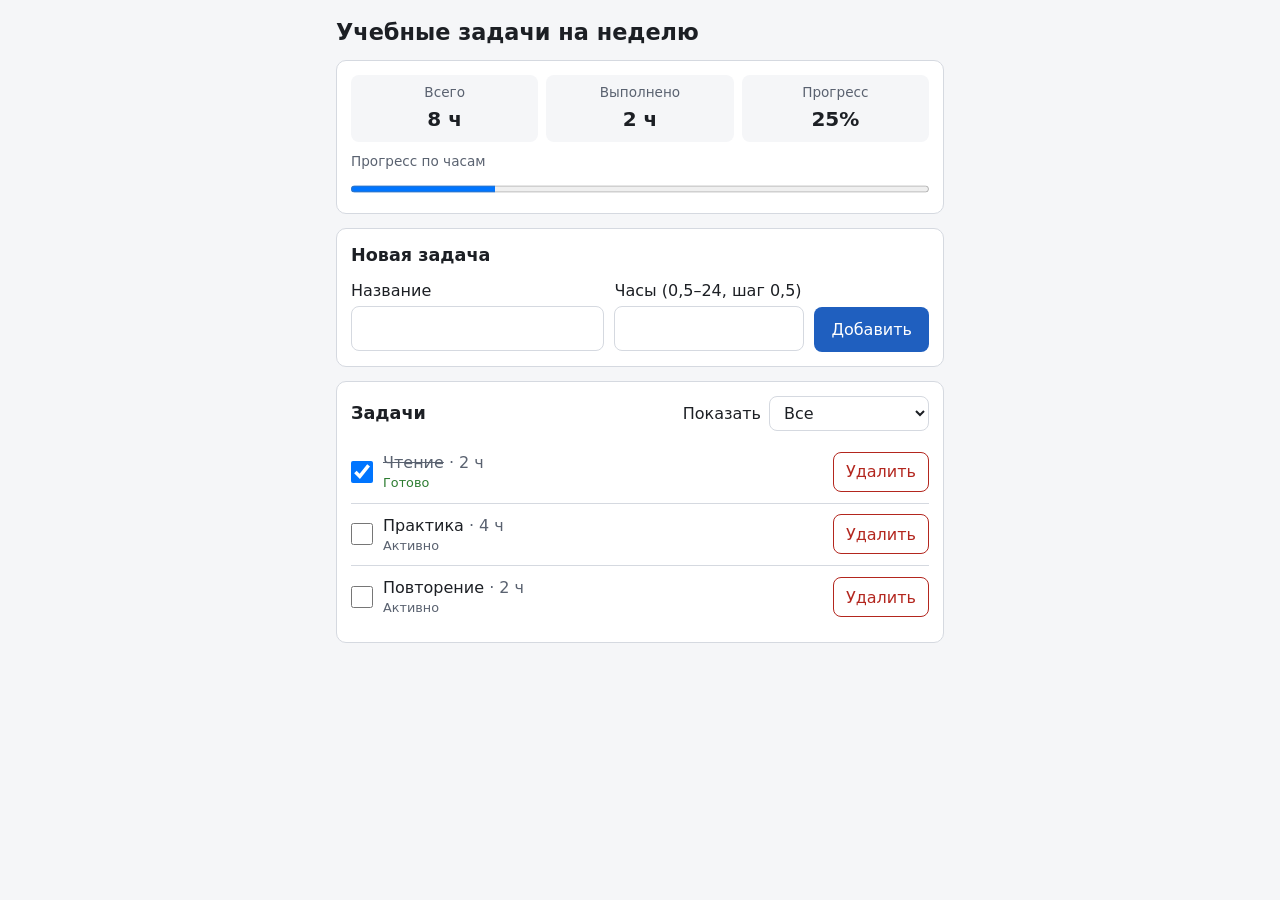
==== with-spec/index.html @ 977097ca "HW1 (вариант B): direct и OpenSpec реализации, тесты, логи, отчёт Co-authored-by: Perplexity <norepl" ====
<!doctype html>
<html lang="ru">
<head>
  <meta charset="utf-8">
  <meta name="viewport" content="width=device-width, initial-scale=1">
  <title>Мини-трекер учебных задач</title>
  <link rel="stylesheet" href="styles.css">
</head>
<body>
  <main class="app">
    <header class="app__header">
      <h1>Учебные задачи на неделю</h1>
    </header>

    <p id="storage-message" class="notice" role="status" hidden></p>

    <section class="summary" aria-labelledby="summary-title">
      <h2 id="summary-title" class="visually-hidden">Итоги</h2>
      <dl class="summary__grid">
        <div class="summary__item">
          <dt>Всего</dt>
          <dd><span id="total-hours">0</span> ч</dd>
        </div>
        <div class="summary__item">
          <dt>Выполнено</dt>
          <dd><span id="done-hours">0</span> ч</dd>
        </div>
        <div class="summary__item">
          <dt>Прогресс</dt>
          <dd><span id="progress-value">0</span>%</dd>
        </div>
      </dl>
      <label class="progress-label" for="progress-bar">Прогресс по часам</label>
      <progress id="progress-bar" max="100" value="0">0%</progress>
    </section>

    <section class="add" aria-labelledby="add-title">
      <h2 id="add-title">Новая задача</h2>
      <form id="task-form" class="form" novalidate>
        <div class="field">
          <label for="task-title">Название</label>
          <input id="task-title" name="title" type="text" autocomplete="off"
                 aria-describedby="task-title-error">
          <p id="task-title-error" class="field__error" aria-live="polite" hidden></p>
        </div>
        <div class="field field--hours">
          <label for="task-hours">Часы (0,5–24, шаг 0,5)</label>
          <input id="task-hours" name="hours" type="text" inputmode="decimal"
                 autocomplete="off" aria-describedby="task-hours-error">
          <p id="task-hours-error" class="field__error" aria-live="polite" hidden></p>
        </div>
        <button type="submit" class="btn btn--primary">Добавить</button>
      </form>
    </section>

    <section class="list" aria-labelledby="list-title">
      <div class="list__head">
        <h2 id="list-title">Задачи</h2>
        <div class="filter">
          <label for="task-filter">Показать</label>
          <select id="task-filter" name="filter">
            <option value="all">Все</option>
            <option value="active">Активные</option>
            <option value="done">Выполненные</option>
          </select>
        </div>
      </div>
      <ul id="task-list" class="tasks"></ul>
      <p id="empty-message" class="empty" hidden></p>
    </section>
  </main>

  <script type="module" src="app.mjs"></script>
</body>
</html>
---- with-spec/styles.css ----
/* Mobile-first: без фиксированных ширин больше 390 px. */
*,
*::before,
*::after {
  box-sizing: border-box;
}

:root {
  --bg: #f5f6f8;
  --card: #ffffff;
  --text: #1c1f24;
  --muted: #5a6270;
  --accent: #1f5fbf;
  --accent-dark: #174a96;
  --danger: #b3261e;
  --done: #2e7d32;
  --border: #d5d9e0;
  --radius: 10px;
}

html {
  -webkit-text-size-adjust: 100%;
}

body {
  margin: 0;
  background: var(--bg);
  color: var(--text);
  font: 16px/1.45 system-ui, -apple-system, "Segoe UI", Roboto, Arial, sans-serif;
  overflow-wrap: anywhere;
}

.app {
  width: 100%;
  max-width: 640px;
  margin: 0 auto;
  padding: 16px;
}

h1 {
  font-size: 1.4rem;
  margin: 0 0 12px;
}

h2 {
  font-size: 1.1rem;
  margin: 0 0 10px;
}

section {
  background: var(--card);
  border: 1px solid var(--border);
  border-radius: var(--radius);
  padding: 14px;
  margin-bottom: 14px;
}

.visually-hidden {
  position: absolute;
  width: 1px;
  height: 1px;
  overflow: hidden;
  clip: rect(0 0 0 0);
  white-space: nowrap;
}

.notice {
  margin: 0 0 14px;
  padding: 10px 12px;
  border-radius: var(--radius);
  background: #fff4d6;
  border: 1px solid #e6c55c;
}

/* Итоги */
.summary__grid {
  display: grid;
  grid-template-columns: repeat(3, minmax(0, 1fr));
  gap: 8px;
  margin: 0 0 10px;
}

.summary__item {
  text-align: center;
  padding: 8px 4px;
  background: var(--bg);
  border-radius: 8px;
}

.summary__item dt {
  font-size: 0.85rem;
  color: var(--muted);
}

.summary__item dd {
  margin: 2px 0 0;
  font-size: 1.25rem;
  font-weight: 600;
}

.progress-label {
  display: block;
  font-size: 0.85rem;
  color: var(--muted);
  margin-bottom: 4px;
}

progress {
  width: 100%;
  height: 14px;
}

/* Форма */
.form {
  display: flex;
  flex-wrap: wrap;
  gap: 10px;
  align-items: flex-start;
}

.field {
  display: flex;
  flex-direction: column;
  gap: 4px;
  flex: 1 1 100%;
  min-width: 0;
}

label {
  font-weight: 500;
}

input,
select,
button {
  font: inherit;
  max-width: 100%;
}

input[type="text"],
select {
  width: 100%;
  padding: 10px 12px;
  border: 1px solid var(--border);
  border-radius: 8px;
  background: #fff;
  color: var(--text);
}

input[aria-invalid="true"] {
  border-color: var(--danger);
  outline-color: var(--danger);
}

.field__error {
  margin: 0;
  color: var(--danger);
  font-size: 0.9rem;
}

.btn {
  min-height: 44px;
  padding: 10px 16px;
  border-radius: 8px;
  border: 1px solid transparent;
  cursor: pointer;
}

.btn--primary {
  width: 100%;
  background: var(--accent);
  color: #fff;
}

.btn--primary:hover,
.btn--primary:focus-visible {
  background: var(--accent-dark);
}

.btn--remove {
  min-height: 40px;
  padding: 6px 12px;
  background: #fff;
  color: var(--danger);
  border-color: var(--danger);
  flex: 0 0 auto;
}

/* Список */
.list__head {
  display: flex;
  flex-wrap: wrap;
  gap: 8px;
  align-items: center;
  justify-content: space-between;
  margin-bottom: 10px;
}

.list__head h2 {
  margin: 0;
}

.filter {
  display: flex;
  align-items: center;
  gap: 8px;
  min-width: 0;
}

.filter select {
  width: auto;
  padding: 6px 10px;
}

.tasks {
  list-style: none;
  margin: 0;
  padding: 0;
}

.task {
  display: flex;
  align-items: center;
  gap: 10px;
  padding: 10px 0;
  border-top: 1px solid var(--border);
}

.task:first-child {
  border-top: 0;
}

.task__toggle {
  display: flex;
  align-items: center;
  gap: 10px;
  flex: 1 1 auto;
  min-width: 0;
  cursor: pointer;
}

.task__toggle input {
  width: 22px;
  height: 22px;
  flex: 0 0 auto;
  margin: 0;
}

.task__text {
  min-width: 0;
}

.task__hours {
  color: var(--muted);
  white-space: nowrap;
}

.task__status {
  display: block;
  font-size: 0.8rem;
  color: var(--muted);
}

.task--done .task__title {
  text-decoration: line-through;
  color: var(--muted);
}

.task--done .task__status {
  color: var(--done);
}

.empty {
  margin: 4px 0 0;
  color: var(--muted);
}

@media (min-width: 560px) {
  .field {
    flex: 1 1 200px;
  }

  .field--hours {
    flex: 0 1 190px;
  }

  .btn--primary {
    width: auto;
    margin-top: 28px;
  }
}
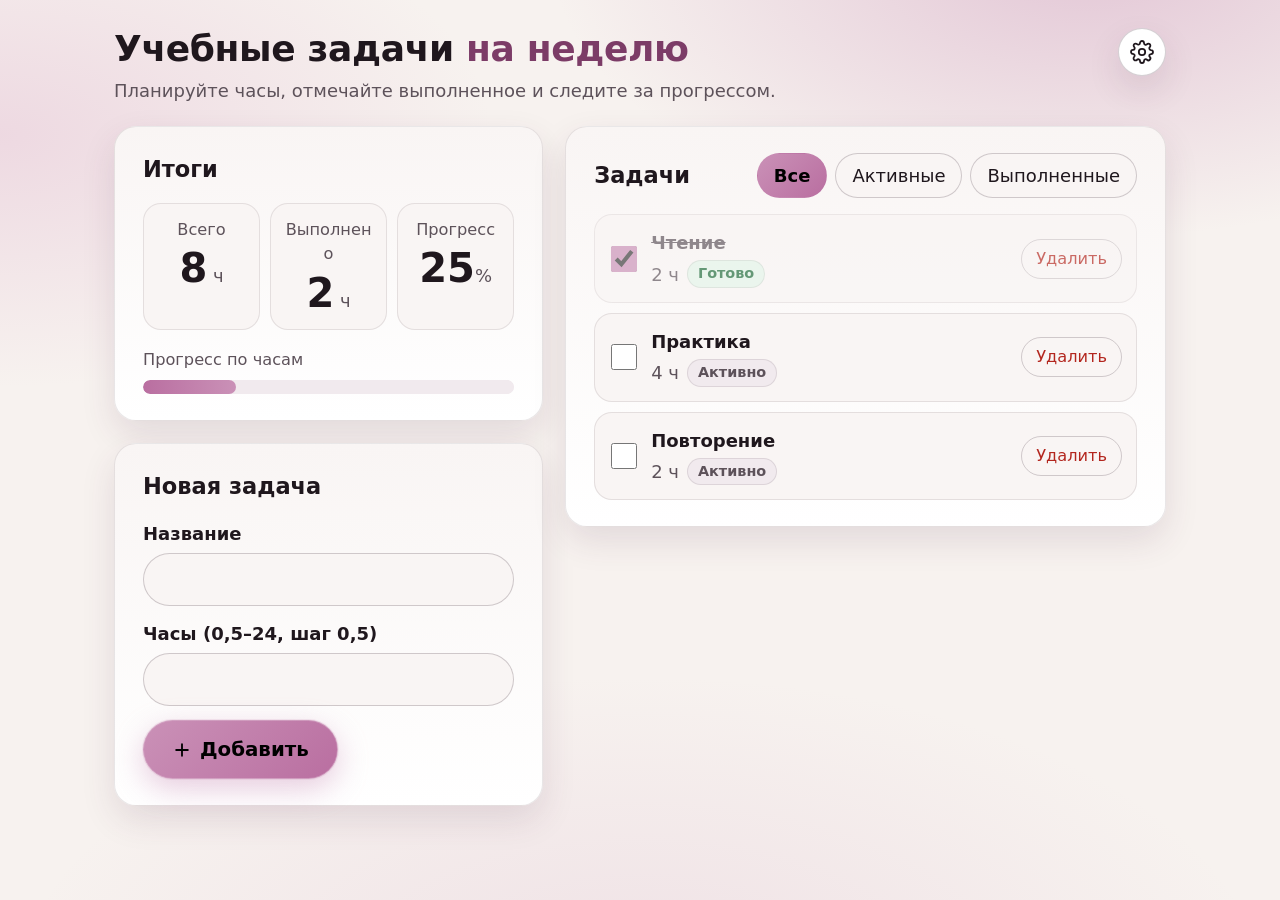
==== commit f184efb5: "Доработка дизайна обеих версий: тёмный дашборд, настройки темы и цвета, Enter Общий бриф redesign-br" ====
--- a/with-spec/index.html
+++ b/with-spec/index.html
@@ -3,71 +3,153 @@
 <head>
   <meta charset="utf-8">
   <meta name="viewport" content="width=device-width, initial-scale=1">
+  <meta name="color-scheme" content="dark light">
   <title>Мини-трекер учебных задач</title>
   <link rel="stylesheet" href="styles.css">
 </head>
 <body>
+  <div class="glow" aria-hidden="true"></div>
   <main class="app">
     <header class="app__header">
-      <h1>Учебные задачи на неделю</h1>
+      <div class="app__heading">
+        <h1>Учебные задачи <span class="accent-word">на неделю</span></h1>
+        <p class="app__subtitle">Планируйте часы, отмечайте выполненное и следите за прогрессом.</p>
+      </div>
+      <div class="settings">
+        <button id="settings-toggle" class="icon-btn" type="button" aria-label="Настройки"
+                aria-expanded="false" aria-controls="settings-panel">
+          <svg viewBox="0 0 24 24" width="24" height="24" aria-hidden="true" focusable="false">
+            <path fill="none" stroke="currentColor" stroke-width="1.8" stroke-linecap="round" stroke-linejoin="round"
+                  d="M12 15.2a3.2 3.2 0 1 0 0-6.4 3.2 3.2 0 0 0 0 6.4Z"/>
+            <path fill="none" stroke="currentColor" stroke-width="1.8" stroke-linecap="round" stroke-linejoin="round"
+                  d="M19.4 15a1.7 1.7 0 0 0 .34 1.87l.06.06a2 2 0 1 1-2.83 2.83l-.06-.06a1.7 1.7 0 0 0-1.87-.34 1.7 1.7 0 0 0-1.03 1.56V21a2 2 0 1 1-4 0v-.09A1.7 1.7 0 0 0 8.9 19.4a1.7 1.7 0 0 0-1.87.34l-.06.06a2 2 0 1 1-2.83-2.83l.06-.06A1.7 1.7 0 0 0 4.54 15a1.7 1.7 0 0 0-1.56-1.03H3a2 2 0 1 1 0-4h.09A1.7 1.7 0 0 0 4.6 8.9a1.7 1.7 0 0 0-.34-1.87l-.06-.06a2 2 0 1 1 2.83-2.83l.06.06A1.7 1.7 0 0 0 8.96 4.54 1.7 1.7 0 0 0 10 2.98V3a2 2 0 1 1 4 0v.09a1.7 1.7 0 0 0 1.03 1.56 1.7 1.7 0 0 0 1.87-.34l.06-.06a2 2 0 1 1 2.83 2.83l-.06.06A1.7 1.7 0 0 0 19.46 9c.26.6.85 1 1.51 1.03H21a2 2 0 1 1 0 4h-.09A1.7 1.7 0 0 0 19.4 15Z"/>
+          </svg>
+        </button>
+
+        <section id="settings-panel" class="panel" role="dialog" aria-modal="false"
+                 aria-labelledby="settings-title" hidden>
+          <div class="panel__head">
+            <h2 id="settings-title">Настройки</h2>
+            <button id="settings-close" class="pill pill--ghost" type="button">Закрыть</button>
+          </div>
+
+          <fieldset class="group">
+            <legend>Тема</legend>
+            <div class="pills" id="theme-options">
+              <label class="pill-option"><input type="radio" name="theme" value="dark"><span>Тёмная</span></label>
+              <label class="pill-option"><input type="radio" name="theme" value="light"><span>Светлая</span></label>
+              <label class="pill-option"><input type="radio" name="theme" value="system"><span>Системная</span></label>
+            </div>
+          </fieldset>
+
+          <fieldset class="group">
+            <legend>Цвет выделения</legend>
+            <div class="swatches" id="accent-presets">
+              <label class="swatch" style="--sw: hsl(320 35% 68%)"><input type="radio" name="accent-preset" value="lilac" aria-label="Сиреневый"><span aria-hidden="true"></span></label>
+              <label class="swatch" style="--sw: hsl(217 85% 62%)"><input type="radio" name="accent-preset" value="blue" aria-label="Синий"><span aria-hidden="true"></span></label>
+              <label class="swatch" style="--sw: hsl(158 60% 48%)"><input type="radio" name="accent-preset" value="emerald" aria-label="Изумрудный"><span aria-hidden="true"></span></label>
+              <label class="swatch" style="--sw: hsl(38 92% 56%)"><input type="radio" name="accent-preset" value="amber" aria-label="Янтарный"><span aria-hidden="true"></span></label>
+              <label class="swatch" style="--sw: hsl(8 80% 64%)"><input type="radio" name="accent-preset" value="coral" aria-label="Коралловый"><span aria-hidden="true"></span></label>
+            </div>
+          </fieldset>
+
+          <fieldset class="group custom-color">
+            <legend>Свой цвет</legend>
+            <div class="slider">
+              <div class="slider__row">
+                <label for="accent-h">Оттенок</label>
+                <output id="accent-h-value" for="accent-h">320</output>
+              </div>
+              <input id="accent-h" class="range range--hue" type="range" min="0" max="360" step="1" value="320">
+            </div>
+            <div class="slider">
+              <div class="slider__row">
+                <label for="accent-s">Насыщенность</label>
+                <output id="accent-s-value" for="accent-s">35%</output>
+              </div>
+              <input id="accent-s" class="range range--sat" type="range" min="0" max="100" step="1" value="35">
+            </div>
+            <div class="slider">
+              <div class="slider__row">
+                <label for="accent-l">Яркость</label>
+                <output id="accent-l-value" for="accent-l">68%</output>
+              </div>
+              <input id="accent-l" class="range range--light" type="range" min="20" max="80" step="1" value="68">
+            </div>
+            <div class="sample">
+              <span id="accent-sample" class="sample__swatch" role="img" aria-label="Образец выбранного цвета"></span>
+              <span id="accent-sample-text" class="sample__text">hsl(320 35% 68%)</span>
+            </div>
+          </fieldset>
+        </section>
+      </div>
     </header>
 
     <p id="storage-message" class="notice" role="status" hidden></p>
 
-    <section class="summary" aria-labelledby="summary-title">
-      <h2 id="summary-title" class="visually-hidden">Итоги</h2>
-      <dl class="summary__grid">
-        <div class="summary__item">
-          <dt>Всего</dt>
-          <dd><span id="total-hours">0</span> ч</dd>
+    <div class="dashboard">
+      <div class="dashboard__side">
+        <section class="card summary" aria-labelledby="summary-title">
+          <h2 id="summary-title">Итоги</h2>
+          <dl class="summary__grid">
+            <div class="tile">
+              <dt>Всего</dt>
+              <dd><span id="total-hours" class="tile__num">0</span> <span class="tile__unit">ч</span></dd>
+            </div>
+            <div class="tile">
+              <dt>Выполнено</dt>
+              <dd><span id="done-hours" class="tile__num">0</span> <span class="tile__unit">ч</span></dd>
+            </div>
+            <div class="tile">
+              <dt>Прогресс</dt>
+              <dd><span id="progress-value" class="tile__num">0</span><span class="tile__unit">%</span></dd>
+            </div>
+          </dl>
+          <label class="progress-label" for="progress-bar">Прогресс по часам</label>
+          <progress id="progress-bar" max="100" value="0">0%</progress>
+        </section>
+
+        <section class="card add" aria-labelledby="add-title">
+          <h2 id="add-title">Новая задача</h2>
+          <form id="task-form" class="form" novalidate>
+            <div class="field">
+              <label for="task-title">Название</label>
+              <input id="task-title" name="title" type="text" autocomplete="off"
+                     enterkeyhint="next" aria-describedby="task-title-error">
+              <p id="task-title-error" class="field__error" aria-live="polite" hidden></p>
+            </div>
+            <div class="field">
+              <label for="task-hours">Часы (0,5–24, шаг 0,5)</label>
+              <input id="task-hours" name="hours" type="text" inputmode="decimal"
+                     autocomplete="off" enterkeyhint="done" aria-describedby="task-hours-error">
+              <p id="task-hours-error" class="field__error" aria-live="polite" hidden></p>
+            </div>
+            <button type="submit" class="btn btn--primary">
+              <svg viewBox="0 0 24 24" width="20" height="20" aria-hidden="true" focusable="false">
+                <path fill="none" stroke="currentColor" stroke-width="2.2" stroke-linecap="round" d="M12 5v14M5 12h14"/>
+              </svg>
+              <span>Добавить</span>
+            </button>
+          </form>
+        </section>
+      </div>
+
+      <section class="card list" aria-labelledby="list-title">
+        <div class="list__head">
+          <h2 id="list-title">Задачи</h2>
+          <fieldset class="filter" id="task-filter">
+            <legend class="visually-hidden">Показать</legend>
+            <div class="pills">
+              <label class="pill-option"><input type="radio" name="filter" value="all" checked><span>Все</span></label>
+              <label class="pill-option"><input type="radio" name="filter" value="active"><span>Активные</span></label>
+              <label class="pill-option"><input type="radio" name="filter" value="done"><span>Выполненные</span></label>
+            </div>
+          </fieldset>
         </div>
-        <div class="summary__item">
-          <dt>Выполнено</dt>
-          <dd><span id="done-hours">0</span> ч</dd>
-        </div>
-        <div class="summary__item">
-          <dt>Прогресс</dt>
-          <dd><span id="progress-value">0</span>%</dd>
-        </div>
-      </dl>
-      <label class="progress-label" for="progress-bar">Прогресс по часам</label>
-      <progress id="progress-bar" max="100" value="0">0%</progress>
-    </section>
-
-    <section class="add" aria-labelledby="add-title">
-      <h2 id="add-title">Новая задача</h2>
-      <form id="task-form" class="form" novalidate>
-        <div class="field">
-          <label for="task-title">Название</label>
-          <input id="task-title" name="title" type="text" autocomplete="off"
-                 aria-describedby="task-title-error">
-          <p id="task-title-error" class="field__error" aria-live="polite" hidden></p>
-        </div>
-        <div class="field field--hours">
-          <label for="task-hours">Часы (0,5–24, шаг 0,5)</label>
-          <input id="task-hours" name="hours" type="text" inputmode="decimal"
-                 autocomplete="off" aria-describedby="task-hours-error">
-          <p id="task-hours-error" class="field__error" aria-live="polite" hidden></p>
-        </div>
-        <button type="submit" class="btn btn--primary">Добавить</button>
-      </form>
-    </section>
-
-    <section class="list" aria-labelledby="list-title">
-      <div class="list__head">
-        <h2 id="list-title">Задачи</h2>
-        <div class="filter">
-          <label for="task-filter">Показать</label>
-          <select id="task-filter" name="filter">
-            <option value="all">Все</option>
-            <option value="active">Активные</option>
-            <option value="done">Выполненные</option>
-          </select>
-        </div>
-      </div>
-      <ul id="task-list" class="tasks"></ul>
-      <p id="empty-message" class="empty" hidden></p>
-    </section>
+        <ul id="task-list" class="tasks"></ul>
+        <p id="empty-message" class="empty" hidden></p>
+      </section>
+    </div>
   </main>
 
   <script type="module" src="app.mjs"></script>
--- a/with-spec/styles.css
+++ b/with-spec/styles.css
@@ -1,58 +1,125 @@
-/* Mobile-first: без фиксированных ширин больше 390 px. */
+/* Мини-трекер: тёмный дашборд (redesign-ui). Mobile-first, без внешних ресурсов. */
+
 *,
 *::before,
 *::after {
   box-sizing: border-box;
 }
 
+[hidden] {
+  display: none !important;
+}
+
+/* ---------- Акцент (переопределяется из app.mjs) ---------- */
 :root {
-  --bg: #f5f6f8;
+  --accent-h: 320;
+  --accent-s: 35%;
+  --accent-l: 68%;
+  --on-accent: #000;
+  --accent: hsl(var(--accent-h) var(--accent-s) var(--accent-l));
+  --accent-soft: hsl(var(--accent-h) var(--accent-s) var(--accent-l) / 0.18);
+  --accent-glow: hsl(var(--accent-h) var(--accent-s) var(--accent-l) / 0.45);
+  --accent-strong: hsl(var(--accent-h) var(--accent-s) calc(var(--accent-l) - 10%));
+  --radius-card: 22px;
+  --radius-tile: 18px;
+  --font: system-ui, "Segoe UI", Roboto, "Helvetica Neue", Arial, sans-serif;
+}
+
+/* ---------- Палитры тем ---------- */
+:root,
+:root[data-theme="dark"] {
+  color-scheme: dark;
+  --bg: #0b090b;
+  --bg-warm: rgb(120 70 110 / 0.22);
+  --card: #161216;
+  --card-2: #1c181c;
+  --border: rgba(255, 255, 255, 0.08);
+  --border-strong: rgba(255, 255, 255, 0.16);
+  --text: #f4eff3;
+  --muted: #b5aab3;
+  --shadow: 0 18px 40px rgb(0 0 0 / 0.45);
+  --danger: #ff8a80;
+  --done-badge-bg: rgb(120 220 160 / 0.14);
+  --done-badge-text: #9fe3b8;
+  --active-badge-bg: rgba(255, 255, 255, 0.07);
+  /* Акцентный текст на фоне: не темнее 62% в тёмной теме */
+  --accent-text: hsl(var(--accent-h) var(--accent-s) max(var(--accent-l), 62%));
+}
+
+:root[data-theme="light"] {
+  color-scheme: light;
+  --bg: #f7f2ef;
+  --bg-warm: rgb(220 170 200 / 0.35);
   --card: #ffffff;
-  --text: #1c1f24;
-  --muted: #5a6270;
-  --accent: #1f5fbf;
-  --accent-dark: #174a96;
+  --card-2: #f9f5f4;
+  --border: rgba(40, 20, 35, 0.1);
+  --border-strong: rgba(40, 20, 35, 0.2);
+  --text: #1f171d;
+  --muted: #5d525a;
+  --shadow: 0 14px 34px rgb(80 40 70 / 0.12);
   --danger: #b3261e;
-  --done: #2e7d32;
-  --border: #d5d9e0;
-  --radius: 10px;
-}
-
+  --done-badge-bg: #e3f4e8;
+  --done-badge-text: #1e6b3a;
+  --active-badge-bg: #f1eaee;
+  /* Акцентный текст на светлом фоне: не светлее 36% */
+  --accent-text: hsl(var(--accent-h) var(--accent-s) min(var(--accent-l), 36%));
+}
+
+/* До запуска JS тема берётся из системы. */
+@media (prefers-color-scheme: light) {
+  :root:not([data-theme]) {
+    color-scheme: light;
+    --bg: #f7f2ef;
+    --bg-warm: rgb(220 170 200 / 0.35);
+    --card: #ffffff;
+    --card-2: #f9f5f4;
+    --border: rgba(40, 20, 35, 0.1);
+    --border-strong: rgba(40, 20, 35, 0.2);
+    --text: #1f171d;
+    --muted: #5d525a;
+    --shadow: 0 14px 34px rgb(80 40 70 / 0.12);
+    --danger: #b3261e;
+    --done-badge-bg: #e3f4e8;
+    --done-badge-text: #1e6b3a;
+    --active-badge-bg: #f1eaee;
+    --accent-text: hsl(var(--accent-h) var(--accent-s) min(var(--accent-l), 36%));
+  }
+}
+
+/* ---------- База ---------- */
 html {
+  font-size: 17px;
   -webkit-text-size-adjust: 100%;
 }
 
 body {
   margin: 0;
+  min-height: 100vh;
   background: var(--bg);
   color: var(--text);
-  font: 16px/1.45 system-ui, -apple-system, "Segoe UI", Roboto, Arial, sans-serif;
+  font-family: var(--font);
+  font-size: 1rem;
+  line-height: 1.5;
+  overflow-x: hidden;
   overflow-wrap: anywhere;
 }
 
-.app {
-  width: 100%;
-  max-width: 640px;
-  margin: 0 auto;
-  padding: 16px;
-}
-
-h1 {
-  font-size: 1.4rem;
-  margin: 0 0 12px;
-}
-
-h2 {
-  font-size: 1.1rem;
-  margin: 0 0 10px;
-}
-
-section {
-  background: var(--card);
-  border: 1px solid var(--border);
-  border-radius: var(--radius);
-  padding: 14px;
-  margin-bottom: 14px;
+/* Мягкое свечение фона */
+.glow {
+  position: fixed;
+  inset: 0;
+  z-index: -1;
+  pointer-events: none;
+  background:
+    radial-gradient(60% 45% at 85% -5%, var(--accent-glow), transparent 70%),
+    radial-gradient(55% 40% at 0% 15%, var(--bg-warm), transparent 70%),
+    radial-gradient(70% 50% at 50% 110%, var(--accent-soft), transparent 70%),
+    var(--bg);
+}
+
+:focus-visible {
+  outline: 3px solid var(--accent);
+  outline-offset: 2px;
 }
 
 .visually-hidden {
@@ -64,201 +131,437 @@
   white-space: nowrap;
 }
 
+.app {
+  width: 100%;
+  max-width: 1100px;
+  margin: 0 auto;
+  padding: 20px 16px 40px;
+}
+
+/* ---------- Шапка ---------- */
+.app__header {
+  display: flex;
+  align-items: flex-start;
+  justify-content: space-between;
+  gap: 16px;
+  margin-bottom: 22px;
+}
+
+.app__heading {
+  min-width: 0;
+}
+
+h1 {
+  margin: 0;
+  font-size: clamp(30px, 7.5vw, 36px);
+  line-height: 1.15;
+  font-weight: 700;
+  letter-spacing: -0.01em;
+}
+
+.accent-word {
+  color: var(--accent-text);
+}
+
+.app__subtitle {
+  margin: 8px 0 0;
+  color: var(--muted);
+}
+
+h2 {
+  margin: 0 0 16px;
+  font-size: 1.25rem;
+  font-weight: 650;
+}
+
+/* ---------- Кнопки ---------- */
+button,
+input,
+select {
+  font: inherit;
+  color: inherit;
+  max-width: 100%;
+}
+
+.icon-btn {
+  display: inline-grid;
+  place-items: center;
+  width: 48px;
+  height: 48px;
+  flex: 0 0 auto;
+  border-radius: 999px;
+  border: 1px solid var(--border-strong);
+  background: var(--card);
+  color: var(--text);
+  cursor: pointer;
+  box-shadow: var(--shadow);
+  transition: transform 0.15s ease, border-color 0.15s ease;
+}
+
+.icon-btn:hover,
+.icon-btn[aria-expanded="true"] {
+  border-color: var(--accent);
+  color: var(--accent-text);
+}
+
+.pill {
+  min-height: 40px;
+  padding: 8px 16px;
+  border-radius: 999px;
+  border: 1px solid var(--border-strong);
+  background: transparent;
+  cursor: pointer;
+}
+
+.pill--ghost:hover {
+  border-color: var(--accent);
+}
+
+.btn {
+  display: inline-flex;
+  align-items: center;
+  justify-content: center;
+  gap: 8px;
+  border-radius: 999px;
+  cursor: pointer;
+  transition: transform 0.12s ease, box-shadow 0.2s ease, filter 0.2s ease;
+}
+
+.btn--primary {
+  width: 100%;
+  min-height: 56px;
+  padding: 14px 28px;
+  border: 1px solid hsl(var(--accent-h) var(--accent-s) calc(var(--accent-l) + 10%) / 0.6);
+  background: linear-gradient(135deg, var(--accent), var(--accent-strong));
+  color: var(--on-accent);
+  font-size: 1.1rem;
+  font-weight: 650;
+  box-shadow: 0 0 0 1px var(--accent-soft), 0 10px 30px var(--accent-glow);
+}
+
+.btn--primary:hover {
+  filter: brightness(1.06);
+  box-shadow: 0 0 0 1px var(--accent-soft), 0 12px 38px var(--accent-glow);
+}
+
+.btn--primary:active {
+  transform: scale(0.96);
+}
+
+.btn--remove {
+  min-height: 40px;
+  padding: 6px 14px;
+  flex: 0 0 auto;
+  border: 1px solid var(--border-strong);
+  background: transparent;
+  color: var(--danger);
+  font-size: 0.9rem;
+}
+
+.btn--remove:hover {
+  border-color: var(--danger);
+}
+
+/* Таблетки-переключатели (radio) */
+.pills {
+  display: flex;
+  flex-wrap: wrap;
+  gap: 8px;
+}
+
+.pill-option {
+  position: relative;
+  display: inline-flex;
+  cursor: pointer;
+}
+
+.pill-option input {
+  position: absolute;
+  opacity: 0;
+  width: 1px;
+  height: 1px;
+}
+
+.pill-option span {
+  display: inline-flex;
+  align-items: center;
+  min-height: 40px;
+  padding: 8px 16px;
+  border-radius: 999px;
+  border: 1px solid var(--border-strong);
+  background: var(--card-2);
+  color: var(--text);
+  transition: background 0.15s ease, color 0.15s ease, border-color 0.15s ease;
+}
+
+.pill-option:hover span {
+  border-color: var(--accent);
+}
+
+.pill-option input:checked + span {
+  background: linear-gradient(135deg, var(--accent), var(--accent-strong));
+  border-color: transparent;
+  color: var(--on-accent);
+  font-weight: 600;
+}
+
+.pill-option input:focus-visible + span {
+  outline: 3px solid var(--accent);
+  outline-offset: 2px;
+}
+
+fieldset {
+  margin: 0;
+  padding: 0;
+  border: 0;
+  min-width: 0;
+}
+
+legend {
+  padding: 0;
+  margin-bottom: 10px;
+  font-weight: 600;
+}
+
+/* ---------- Раскладка ---------- */
+.dashboard {
+  display: grid;
+  grid-template-columns: minmax(0, 1fr);
+  gap: 18px;
+}
+
+.dashboard__side {
+  display: grid;
+  gap: 18px;
+  align-content: start;
+  min-width: 0;
+}
+
+.card {
+  min-width: 0;
+  padding: 22px 20px;
+  border-radius: var(--radius-card);
+  border: 1px solid var(--border);
+  background: linear-gradient(180deg, var(--card-2), var(--card));
+  box-shadow: var(--shadow);
+}
+
 .notice {
-  margin: 0 0 14px;
-  padding: 10px 12px;
-  border-radius: var(--radius);
-  background: #fff4d6;
-  border: 1px solid #e6c55c;
-}
-
-/* Итоги */
+  margin: 0 0 18px;
+  padding: 12px 16px;
+  border-radius: var(--radius-tile);
+  border: 1px solid var(--accent-glow);
+  background: var(--accent-soft);
+}
+
+/* ---------- Итоги ---------- */
 .summary__grid {
   display: grid;
   grid-template-columns: repeat(3, minmax(0, 1fr));
-  gap: 8px;
-  margin: 0 0 10px;
-}
-
-.summary__item {
+  gap: 10px;
+  margin: 0 0 18px;
+}
+
+.tile {
+  min-width: 0;
+  padding: 14px 10px;
+  border-radius: var(--radius-tile);
+  border: 1px solid var(--border);
+  background: var(--card-2);
   text-align: center;
-  padding: 8px 4px;
-  background: var(--bg);
-  border-radius: 8px;
-}
-
-.summary__item dt {
-  font-size: 0.85rem;
-  color: var(--muted);
-}
-
-.summary__item dd {
-  margin: 2px 0 0;
-  font-size: 1.25rem;
-  font-weight: 600;
+}
+
+.tile dt {
+  color: var(--muted);
+  font-size: 0.9rem;
+}
+
+.tile dd {
+  margin: 4px 0 0;
+  white-space: nowrap;
+}
+
+.tile__num {
+  font-size: clamp(32px, 8.5vw, 40px);
+  font-weight: 700;
+  line-height: 1.1;
+  font-variant-numeric: tabular-nums;
+}
+
+.tile__unit {
+  color: var(--muted);
+  font-size: 1rem;
 }
 
 .progress-label {
   display: block;
-  font-size: 0.85rem;
-  color: var(--muted);
-  margin-bottom: 4px;
+  margin-bottom: 8px;
+  color: var(--muted);
+  font-size: 0.9rem;
 }
 
 progress {
+  display: block;
   width: 100%;
   height: 14px;
-}
-
-/* Форма */
+  border: 0;
+  border-radius: 999px;
+  overflow: hidden;
+  background: var(--active-badge-bg);
+  accent-color: var(--accent);
+  appearance: none;
+}
+
+progress::-webkit-progress-bar {
+  background: var(--active-badge-bg);
+  border-radius: 999px;
+}
+
+progress::-webkit-progress-value {
+  background: linear-gradient(90deg, var(--accent-strong), var(--accent));
+  border-radius: 999px;
+  transition: width 0.3s ease;
+}
+
+progress::-moz-progress-bar {
+  background: linear-gradient(90deg, var(--accent-strong), var(--accent));
+  border-radius: 999px;
+}
+
+/* ---------- Форма ---------- */
 .form {
-  display: flex;
-  flex-wrap: wrap;
-  gap: 10px;
-  align-items: flex-start;
+  display: grid;
+  gap: 14px;
 }
 
 .field {
-  display: flex;
-  flex-direction: column;
-  gap: 4px;
-  flex: 1 1 100%;
+  display: grid;
+  gap: 6px;
   min-width: 0;
 }
 
-label {
-  font-weight: 500;
-}
-
-input,
-select,
-button {
-  font: inherit;
-  max-width: 100%;
-}
-
-input[type="text"],
-select {
+.field label {
+  font-weight: 600;
+}
+
+input[type="text"] {
   width: 100%;
-  padding: 10px 12px;
-  border: 1px solid var(--border);
-  border-radius: 8px;
-  background: #fff;
+  min-height: 52px;
+  padding: 12px 18px;
+  border-radius: 999px;
+  border: 1px solid var(--border-strong);
+  background: var(--card-2);
   color: var(--text);
+}
+
+input[type="text"]:focus-visible {
+  border-color: var(--accent);
 }
 
 input[aria-invalid="true"] {
   border-color: var(--danger);
-  outline-color: var(--danger);
 }
 
 .field__error {
   margin: 0;
+  padding-left: 18px;
   color: var(--danger);
-  font-size: 0.9rem;
-}
-
-.btn {
-  min-height: 44px;
-  padding: 10px 16px;
-  border-radius: 8px;
-  border: 1px solid transparent;
-  cursor: pointer;
-}
-
-.btn--primary {
-  width: 100%;
-  background: var(--accent);
-  color: #fff;
-}
-
-.btn--primary:hover,
-.btn--primary:focus-visible {
-  background: var(--accent-dark);
-}
-
-.btn--remove {
-  min-height: 40px;
-  padding: 6px 12px;
-  background: #fff;
-  color: var(--danger);
-  border-color: var(--danger);
-  flex: 0 0 auto;
-}
-
-/* Список */
+  font-size: 0.95rem;
+}
+
+/* ---------- Список задач ---------- */
 .list__head {
   display: flex;
   flex-wrap: wrap;
-  gap: 8px;
   align-items: center;
   justify-content: space-between;
-  margin-bottom: 10px;
+  gap: 12px;
+  margin-bottom: 16px;
 }
 
 .list__head h2 {
   margin: 0;
 }
 
-.filter {
-  display: flex;
-  align-items: center;
-  gap: 8px;
-  min-width: 0;
-}
-
-.filter select {
-  width: auto;
-  padding: 6px 10px;
-}
-
 .tasks {
-  list-style: none;
+  display: grid;
+  gap: 10px;
   margin: 0;
   padding: 0;
+  list-style: none;
 }
 
 .task {
   display: flex;
   align-items: center;
-  gap: 10px;
-  padding: 10px 0;
-  border-top: 1px solid var(--border);
-}
-
-.task:first-child {
-  border-top: 0;
+  gap: 12px;
+  min-width: 0;
+  padding: 14px 14px 14px 16px;
+  border-radius: var(--radius-tile);
+  border: 1px solid var(--border);
+  background: var(--card-2);
+  transition: opacity 0.2s ease;
 }
 
 .task__toggle {
   display: flex;
   align-items: center;
-  gap: 10px;
+  gap: 14px;
   flex: 1 1 auto;
   min-width: 0;
   cursor: pointer;
 }
 
 .task__toggle input {
-  width: 22px;
-  height: 22px;
+  width: 26px;
+  height: 26px;
   flex: 0 0 auto;
   margin: 0;
+  accent-color: var(--accent);
+  cursor: pointer;
 }
 
 .task__text {
+  display: grid;
+  gap: 4px;
   min-width: 0;
 }
 
+.task__title {
+  font-weight: 600;
+}
+
+.task__meta {
+  display: flex;
+  flex-wrap: wrap;
+  align-items: center;
+  gap: 8px;
+}
+
 .task__hours {
   color: var(--muted);
   white-space: nowrap;
 }
 
-.task__status {
-  display: block;
+.badge {
+  display: inline-flex;
+  align-items: center;
+  padding: 2px 10px;
+  border-radius: 999px;
   font-size: 0.8rem;
-  color: var(--muted);
+  font-weight: 600;
+  background: var(--active-badge-bg);
+  color: var(--muted);
+  border: 1px solid var(--border);
+}
+
+.badge--done {
+  background: var(--done-badge-bg);
+  color: var(--done-badge-text);
+}
+
+.task--done {
+  opacity: 0.68;
 }
 
 .task--done .task__title {
@@ -266,26 +569,242 @@
   color: var(--muted);
 }
 
-.task--done .task__status {
-  color: var(--done);
+.task--new {
+  animation: task-flash 1s ease-out;
+}
+
+@keyframes task-flash {
+  0% {
+    background: var(--accent-glow);
+    border-color: var(--accent);
+    box-shadow: 0 0 0 3px var(--accent-soft), 0 0 24px var(--accent-glow);
+  }
+  100% {
+    background: var(--card-2);
+    border-color: var(--border);
+    box-shadow: none;
+  }
 }
 
 .empty {
-  margin: 4px 0 0;
-  color: var(--muted);
-}
-
+  margin: 8px 0 0;
+  padding: 18px;
+  border-radius: var(--radius-tile);
+  border: 1px dashed var(--border-strong);
+  color: var(--muted);
+  text-align: center;
+}
+
+/* ---------- Панель настроек ---------- */
+.settings {
+  position: relative;
+  flex: 0 0 auto;
+}
+
+.panel {
+  position: absolute;
+  top: calc(100% + 10px);
+  right: 0;
+  z-index: 10;
+  width: min(360px, calc(100vw - 32px));
+  max-height: calc(100vh - 100px);
+  overflow-y: auto;
+  padding: 20px;
+  border-radius: var(--radius-card);
+  border: 1px solid var(--border-strong);
+  background: var(--card);
+  box-shadow: 0 24px 60px rgb(0 0 0 / 0.5);
+}
+
+.panel__head {
+  display: flex;
+  align-items: center;
+  justify-content: space-between;
+  gap: 12px;
+  margin-bottom: 16px;
+}
+
+.panel__head h2 {
+  margin: 0;
+}
+
+.group + .group {
+  margin-top: 18px;
+}
+
+.swatches {
+  display: flex;
+  flex-wrap: wrap;
+  gap: 12px;
+}
+
+.swatch {
+  position: relative;
+  display: inline-flex;
+  cursor: pointer;
+}
+
+.swatch input {
+  position: absolute;
+  opacity: 0;
+  width: 1px;
+  height: 1px;
+}
+
+.swatch span {
+  width: 40px;
+  height: 40px;
+  border-radius: 999px;
+  background: var(--sw);
+  border: 2px solid var(--border-strong);
+  transition: transform 0.15s ease;
+}
+
+.swatch input:checked + span {
+  border-color: var(--text);
+  box-shadow: 0 0 0 3px var(--card), 0 0 0 5px var(--sw);
+}
+
+.swatch input:focus-visible + span {
+  outline: 3px solid var(--accent);
+  outline-offset: 4px;
+}
+
+.slider + .slider {
+  margin-top: 12px;
+}
+
+.slider__row {
+  display: flex;
+  justify-content: space-between;
+  gap: 8px;
+  margin-bottom: 6px;
+}
+
+.slider__row output {
+  color: var(--muted);
+  font-variant-numeric: tabular-nums;
+}
+
+.range {
+  width: 100%;
+  height: 14px;
+  margin: 0;
+  border-radius: 999px;
+  appearance: none;
+  -webkit-appearance: none;
+  background: var(--track, var(--card-2));
+  border: 1px solid var(--border);
+  cursor: pointer;
+}
+
+.range--hue {
+  --track: linear-gradient(90deg,
+    hsl(0 85% 60%), hsl(60 85% 60%), hsl(120 85% 60%), hsl(180 85% 60%),
+    hsl(240 85% 60%), hsl(300 85% 60%), hsl(360 85% 60%));
+}
+
+.range--sat {
+  --track: linear-gradient(90deg,
+    hsl(var(--accent-h) 0% var(--accent-l)), hsl(var(--accent-h) 100% var(--accent-l)));
+}
+
+.range--light {
+  --track: linear-gradient(90deg,
+    hsl(var(--accent-h) var(--accent-s) 20%), hsl(var(--accent-h) var(--accent-s) 50%),
+    hsl(var(--accent-h) var(--accent-s) 80%));
+}
+
+.range::-webkit-slider-thumb {
+  -webkit-appearance: none;
+  width: 24px;
+  height: 24px;
+  border-radius: 999px;
+  border: 3px solid #fff;
+  background: var(--accent);
+  box-shadow: 0 2px 8px rgb(0 0 0 / 0.4);
+}
+
+.range::-moz-range-thumb {
+  width: 20px;
+  height: 20px;
+  border-radius: 999px;
+  border: 3px solid #fff;
+  background: var(--accent);
+  box-shadow: 0 2px 8px rgb(0 0 0 / 0.4);
+}
+
+.sample {
+  display: flex;
+  align-items: center;
+  gap: 12px;
+  margin-top: 14px;
+}
+
+.sample__swatch {
+  width: 48px;
+  height: 48px;
+  flex: 0 0 auto;
+  border-radius: 14px;
+  background: var(--accent);
+  border: 1px solid var(--border-strong);
+  box-shadow: 0 0 18px var(--accent-glow);
+}
+
+.sample__text {
+  color: var(--muted);
+  font-variant-numeric: tabular-nums;
+}
+
+/* ---------- Широкий экран ---------- */
 @media (min-width: 560px) {
-  .field {
-    flex: 1 1 200px;
-  }
-
-  .field--hours {
-    flex: 0 1 190px;
+  .app {
+    padding: 28px 24px 48px;
+  }
+
+  .card {
+    padding: 26px 28px;
   }
 
   .btn--primary {
     width: auto;
-    margin-top: 28px;
-  }
-}
+    justify-self: start;
+  }
+}
+
+@media (min-width: 900px) {
+  html {
+    font-size: 18px;
+  }
+
+  .dashboard {
+    grid-template-columns: minmax(0, 5fr) minmax(0, 7fr);
+    align-items: start;
+    gap: 22px;
+  }
+
+  .dashboard__side {
+    gap: 22px;
+  }
+}
+
+/* ---------- Уменьшенное движение ---------- */
+@media (prefers-reduced-motion: reduce) {
+  *,
+  *::before,
+  *::after {
+    animation-duration: 0.001ms !important;
+    animation-iteration-count: 1 !important;
+    transition-duration: 0.001ms !important;
+    scroll-behavior: auto !important;
+  }
+
+  .btn--primary:active {
+    transform: none;
+  }
+
+  .task--new {
+    animation: none;
+    border-color: var(--accent);
+  }
+}
